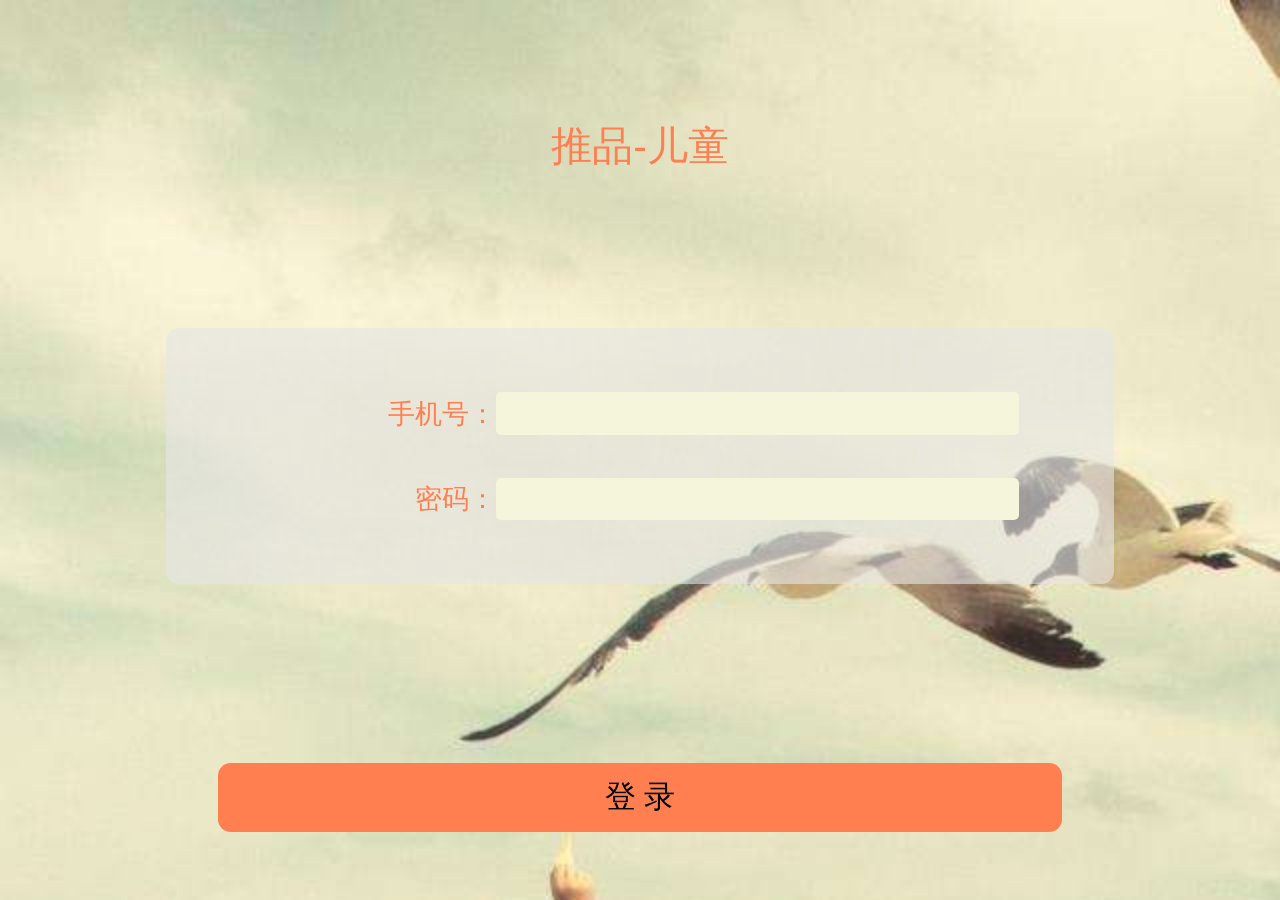
==== widget/index.html @ e732d612 "file change" ====
<!DOCTYPE html><html><head><meta charset=utf-8><title>推品App</title><link href=./static/css/app.250d61d21fda078a79bd806519aef817.css rel=stylesheet></head><body><div id=app></div><script type=text/javascript src=./static/js/manifest.983fd10ac869192f9032.js></script><script type=text/javascript src=./static/js/vendor.93f3264a6b024c3547d7.js></script><script type=text/javascript src=./static/js/app.1762360e353897cd5ad7.js></script></body></html>
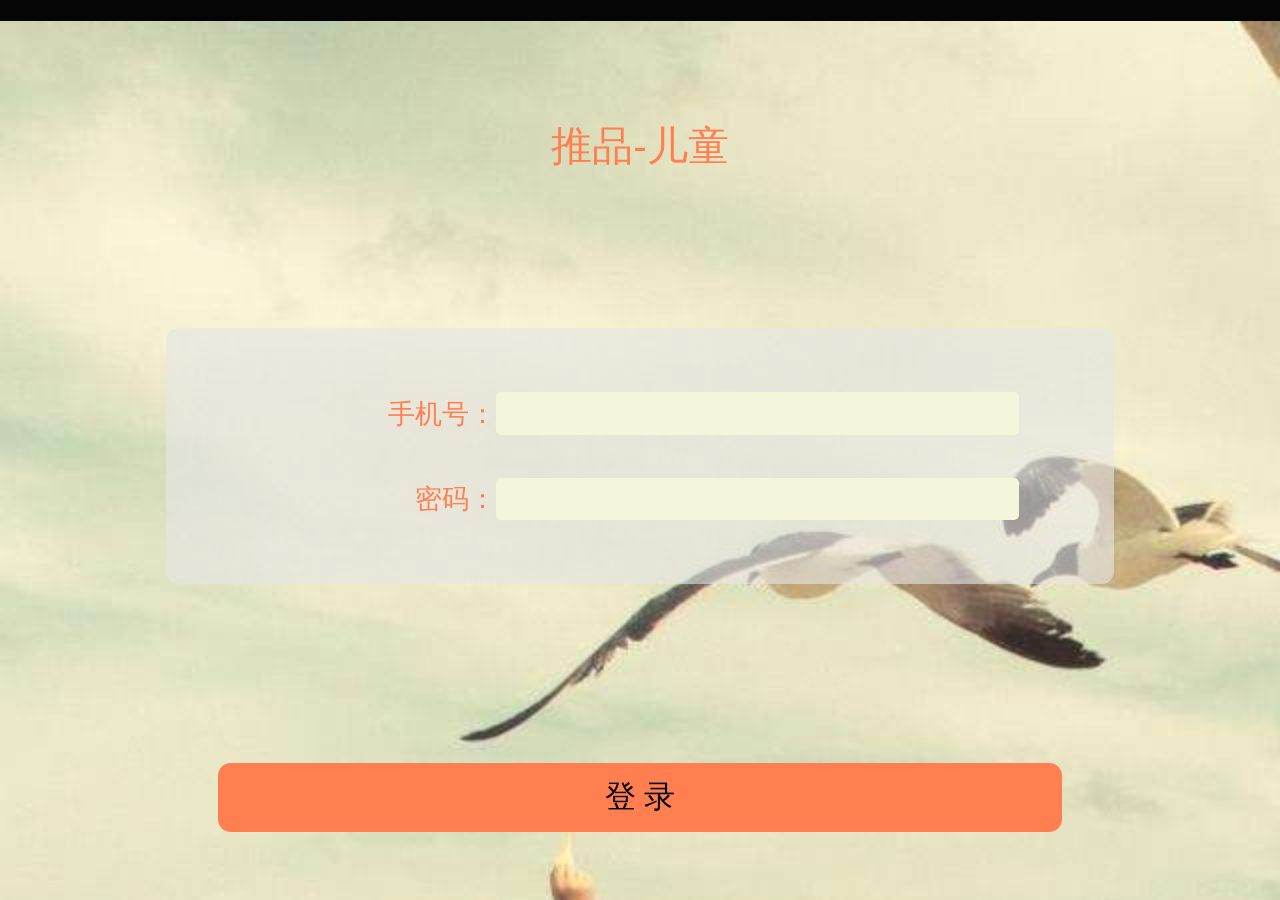
==== commit 63b47963: "v1.0.3" ====
--- a/widget/index.html
+++ b/widget/index.html
@@ -1 +1 @@
-<!DOCTYPE html><html><head><meta charset=utf-8><title>推品App</title><link href=./static/css/app.250d61d21fda078a79bd806519aef817.css rel=stylesheet></head><body><div id=app></div><script type=text/javascript src=./static/js/manifest.983fd10ac869192f9032.js></script><script type=text/javascript src=./static/js/vendor.93f3264a6b024c3547d7.js></script><script type=text/javascript src=./static/js/app.1762360e353897cd5ad7.js></script></body></html>+<!DOCTYPE html><html><head><meta charset=utf-8><title>推品App</title><link href=./static/css/app.a0ee4ad12c00b728473794b1e704f49e.css rel=stylesheet></head><body><div id=app></div><script type=text/javascript src=./static/js/manifest.d0a5145aa047e8350c6c.js></script><script type=text/javascript src=./static/js/vendor.93f3264a6b024c3547d7.js></script><script type=text/javascript src=./static/js/app.15d82b12c1f59d43b446.js></script></body></html>
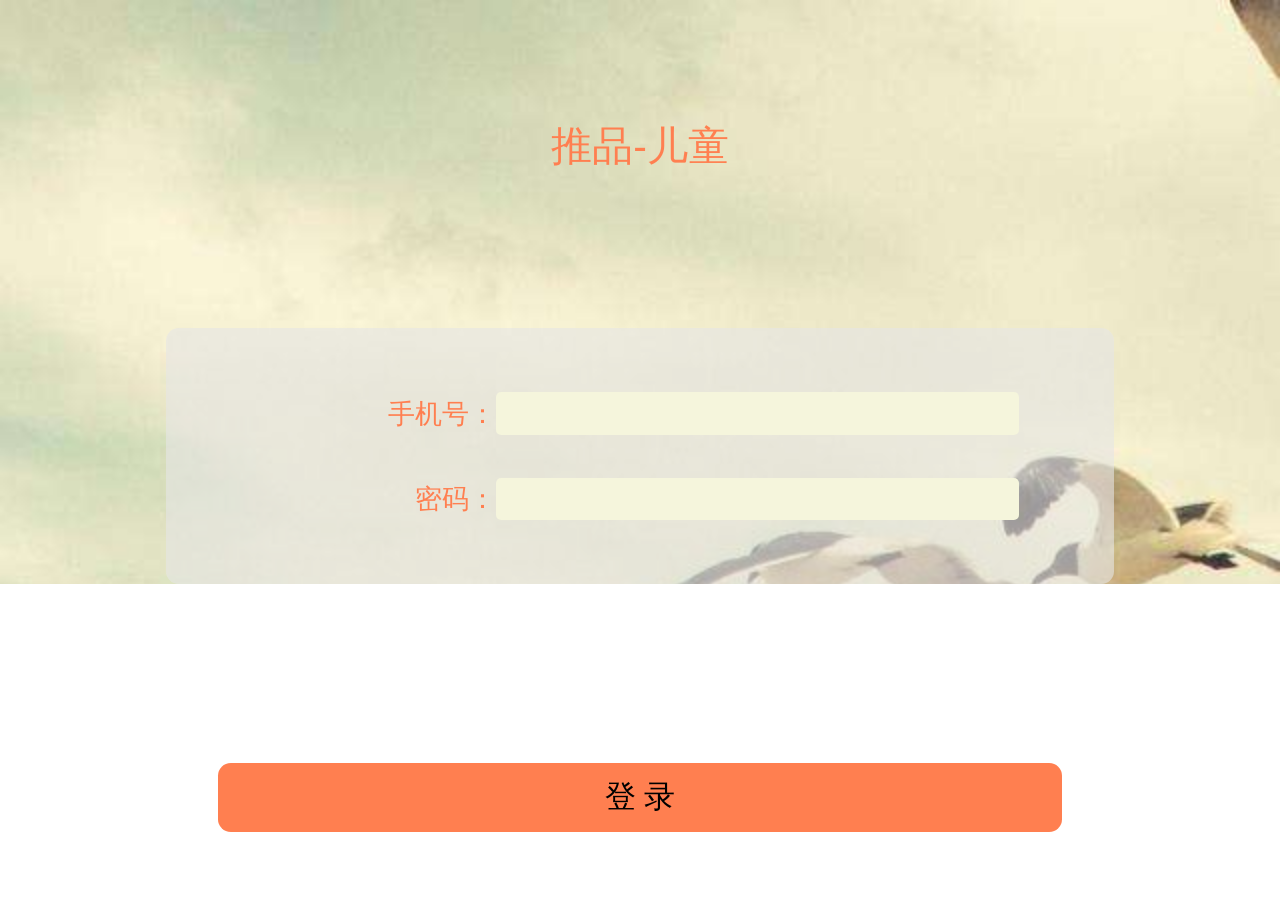
==== commit c72a50f1: "v1.0.5" ====
--- a/widget/index.html
+++ b/widget/index.html
@@ -1 +1 @@
-<!DOCTYPE html><html><head><meta charset=utf-8><title>推品App</title><link href=./static/css/app.a0ee4ad12c00b728473794b1e704f49e.css rel=stylesheet></head><body><div id=app></div><script type=text/javascript src=./static/js/manifest.d0a5145aa047e8350c6c.js></script><script type=text/javascript src=./static/js/vendor.93f3264a6b024c3547d7.js></script><script type=text/javascript src=./static/js/app.15d82b12c1f59d43b446.js></script></body></html>+<!DOCTYPE html><html><head><meta charset=utf-8><title>推品App</title><link href=./static/css/app.c68b10653b3c2580ae7c33115a74dc30.css rel=stylesheet></head><body><div id=app></div><script type=text/javascript src=./static/js/manifest.564382836dea422835ce.js></script><script type=text/javascript src=./static/js/vendor.93f3264a6b024c3547d7.js></script><script type=text/javascript src=./static/js/app.d8103483b116a3b795de.js></script></body></html>
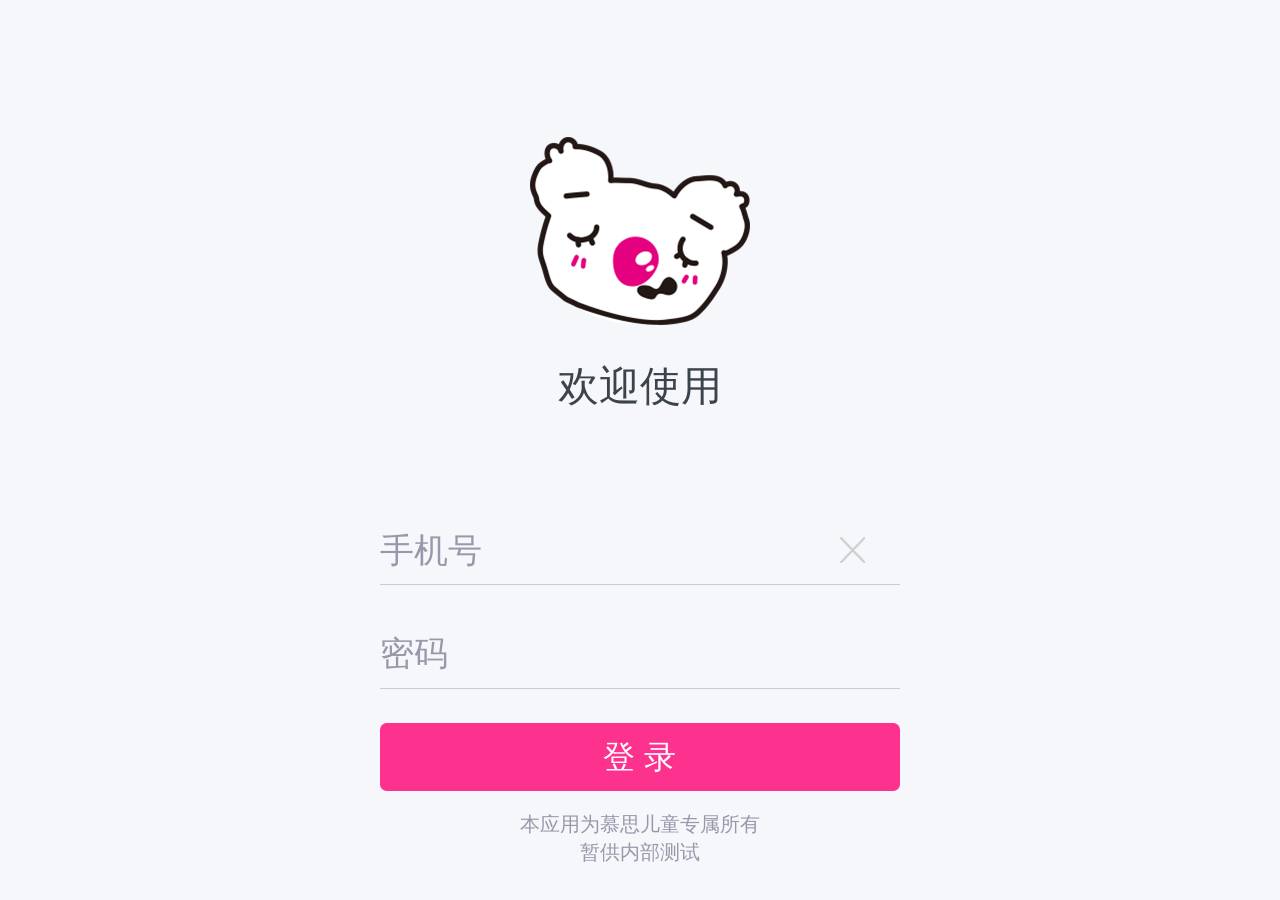
==== commit 67e3aafb: "v1.0.6" ====
--- a/widget/index.html
+++ b/widget/index.html
@@ -1 +1 @@
-<!DOCTYPE html><html><head><meta charset=utf-8><title>推品App</title><link href=./static/css/app.c68b10653b3c2580ae7c33115a74dc30.css rel=stylesheet></head><body><div id=app></div><script type=text/javascript src=./static/js/manifest.564382836dea422835ce.js></script><script type=text/javascript src=./static/js/vendor.93f3264a6b024c3547d7.js></script><script type=text/javascript src=./static/js/app.d8103483b116a3b795de.js></script></body></html>+<!DOCTYPE html><html><head><meta charset=utf-8><title>推品App</title><link href=./static/css/app.3be6d83663f928ddb088d90c0ef31042.css rel=stylesheet></head><body><div id=app></div><script type=text/javascript src=./static/js/manifest.4fa413e85e73a2cb7902.js></script><script type=text/javascript src=./static/js/vendor.8df1920bb62442d5418e.js></script><script type=text/javascript src=./static/js/app.8dbe2e8929dddece2b60.js></script></body></html>
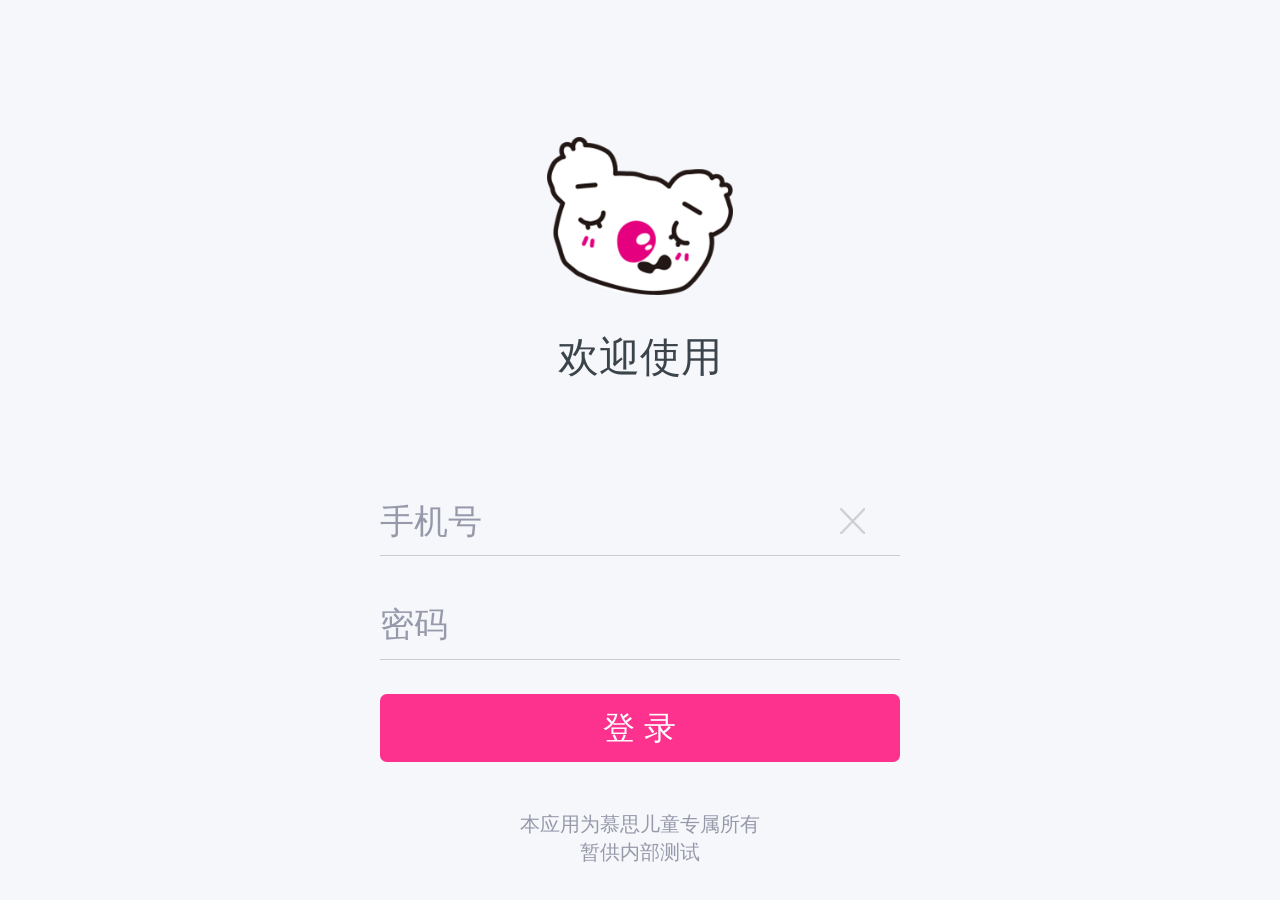
==== commit d624d08d: "v1.0.7" ====
--- a/widget/index.html
+++ b/widget/index.html
@@ -1 +1 @@
-<!DOCTYPE html><html><head><meta charset=utf-8><title>推品App</title><link href=./static/css/app.3be6d83663f928ddb088d90c0ef31042.css rel=stylesheet></head><body><div id=app></div><script type=text/javascript src=./static/js/manifest.4fa413e85e73a2cb7902.js></script><script type=text/javascript src=./static/js/vendor.8df1920bb62442d5418e.js></script><script type=text/javascript src=./static/js/app.8dbe2e8929dddece2b60.js></script></body></html>+<!DOCTYPE html><html><head><meta charset=utf-8><title>推品App</title><link href=./static/css/app.0051003bac55805301b9c8af35964323.css rel=stylesheet></head><body><div id=app></div><script type=text/javascript src=./static/js/manifest.4fa413e85e73a2cb7902.js></script><script type=text/javascript src=./static/js/vendor.8df1920bb62442d5418e.js></script><script type=text/javascript src=./static/js/app.8dbe2e8929dddece2b60.js></script></body></html>
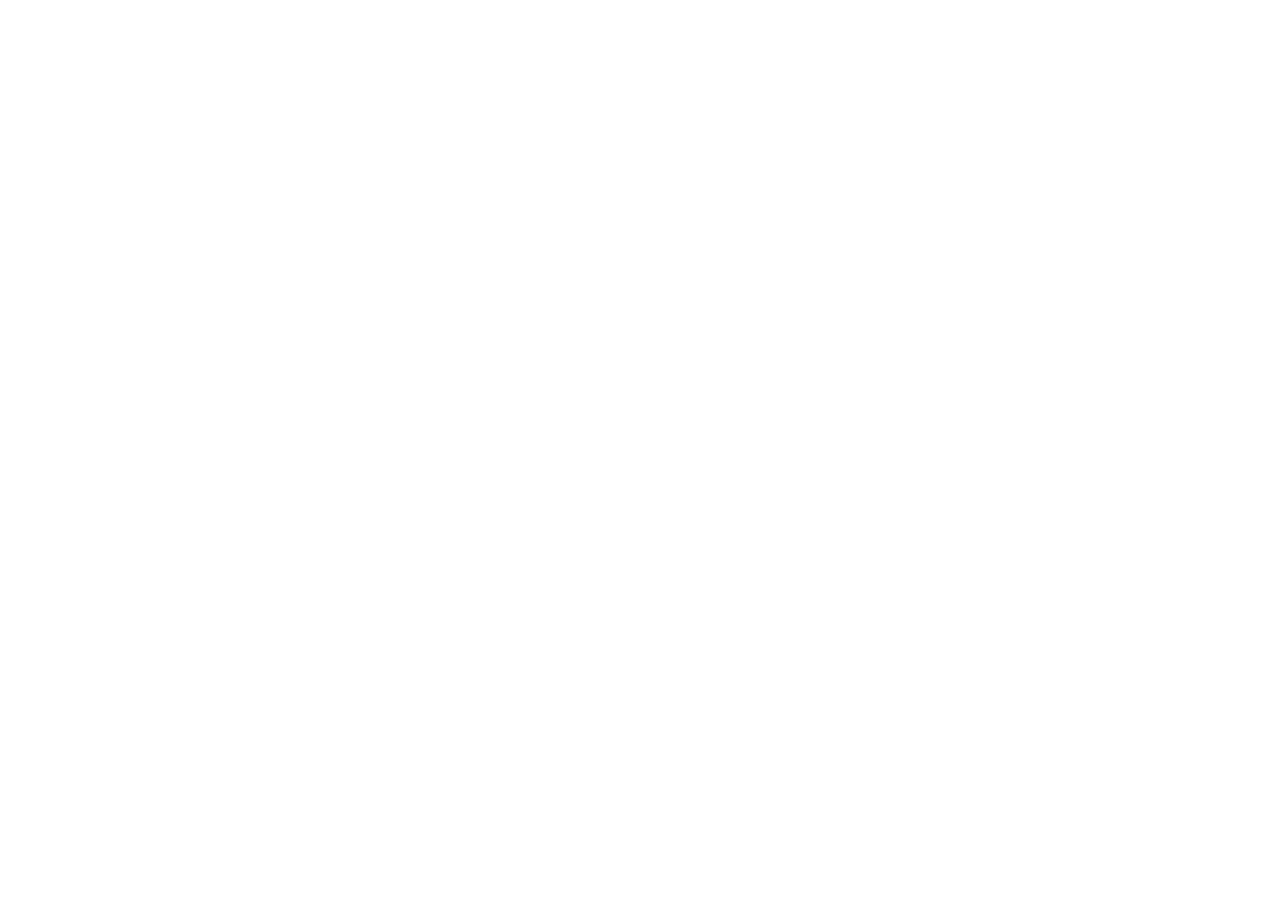
==== commit 8cfc82bc: "v1.0.10" ====
--- a/widget/index.html
+++ b/widget/index.html
@@ -1 +1 @@
-<!DOCTYPE html><html><head><meta charset=utf-8><title>推品App</title><link href=./static/css/app.0051003bac55805301b9c8af35964323.css rel=stylesheet></head><body><div id=app></div><script type=text/javascript src=./static/js/manifest.4fa413e85e73a2cb7902.js></script><script type=text/javascript src=./static/js/vendor.8df1920bb62442d5418e.js></script><script type=text/javascript src=./static/js/app.8dbe2e8929dddece2b60.js></script></body></html>+<!DOCTYPE html><html><head><meta charset=utf-8><title>推品App</title><link href=./static/css/app.cbc96ad16d57e07d6012bafc356e783b.css rel=stylesheet></head><body><div id=app></div><script type=text/javascript src=./static/js/manifest.b2ab64a4581f19510889.js></script><script type=text/javascript src=./static/js/vendor.5ca018da89f8dcb724f1.js></script><script type=text/javascript src=./static/js/app.aeeb7db7cbb7c43f2aba.js></script></body></html>
